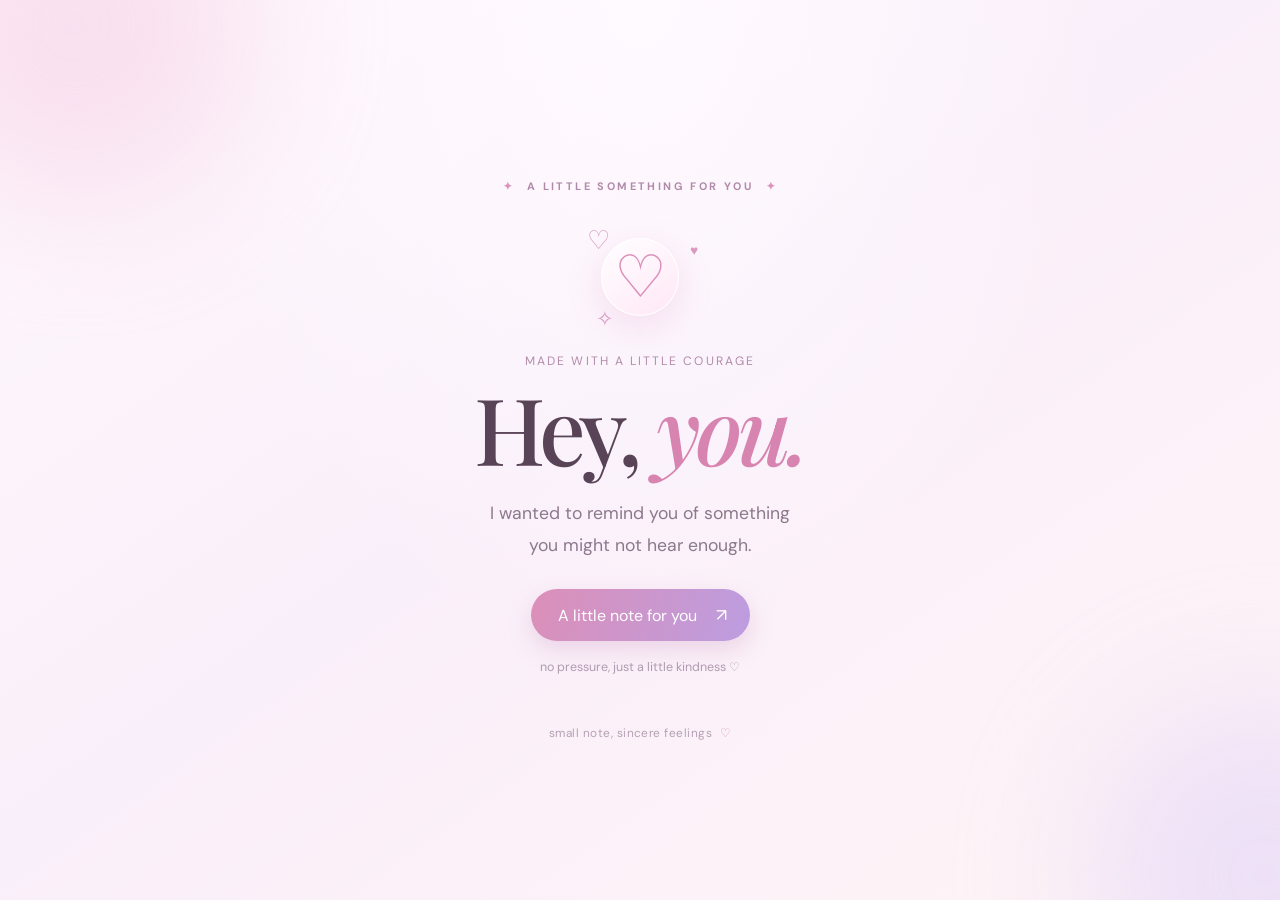
==== index.html @ 9236cf66 "Add files via upload" ====
<!DOCTYPE html>
<html lang="en">
<head>
  <meta charset="UTF-8" />
  <meta name="viewport" content="width=device-width, initial-scale=1.0" />
  <meta name="theme-color" content="#fff5fb" />
  <title>A Little Note for You ♡</title>
  <link rel="stylesheet" href="style.css" />
</head>
<body>
  <div class="sky-glow glow-one"></div>
  <div class="sky-glow glow-two"></div>
  <div class="petals" id="petals" aria-hidden="true"></div>

  <main class="page">
    <div class="tiny-label"><span class="sparkle">✦</span> A LITTLE SOMETHING FOR YOU <span class="sparkle">✦</span></div>

    <section class="intro" id="intro">
      <div class="heart-orbit" aria-hidden="true">
        <span class="orbit-heart heart-a">♡</span>
        <span class="orbit-heart heart-b">♥</span>
        <span class="orbit-heart heart-c">✧</span>
        <div class="main-heart">♡</div>
      </div>
      <p class="eyebrow">made with a little courage</p>
      <h1>Hey, <span>you.</span></h1>
      <p class="subtitle">I wanted to remind you of something<br class="desktop-break" /> you might not hear enough.</p>
      <button class="primary-button" id="openNote">A little note for you <span>↗</span></button>
      <p class="hint">no pressure, just a little kindness ♡</p>
    </section>

    <section class="letter-wrap hidden" id="letterWrap" aria-live="polite">
      <article class="letter">
        <div class="letter-top"><span>just for you</span><span class="letter-flower">✿</span></div>
        <div class="letter-rule"></div>
        <p class="letter-greeting">Hi you,</p>
        <p class="letter-copy" id="typedMessage"></p><span class="cursor" id="cursor">|</span>
        <p class="letter-signoff hidden" id="signoff">Take care of that lovely heart of yours. <span>♡</span></p>
        <div class="letter-footer"><span>with a little warmth,</span><span class="signature">someone who appreciates you</span></div>
      </article>
      <button class="text-button" id="surpriseButton">psst… there's one more thing <span>♡</span></button>
      <div class="surprise hidden" id="surprise" aria-live="polite">
        <span class="surprise-star">✧</span>
        <p class="surprise-title">Your tiny reminder</p>
        <p>You make the world a little softer just by being in it.</p>
        <span class="surprise-bottom">and that's pretty special ♡</span>
      </div>
      <button class="restart-button" id="restartButton">read it again ↺</button>
    </section>

    <footer>small note, sincere feelings <span>♡</span></footer>
  </main>
  <script src="script.js"></script>
</body>
</html>
---- style.css ----
@import url('https://fonts.googleapis.com/css2?family=DM+Sans:wght@400;500;600;700&family=Playfair+Display:ital,wght@0,500;0,600;1,500;1,600&display=swap');

:root {
  --ink: #554454;
  --muted: #9a8298;
  --pink: #e99ac2;
  --deep-pink: #c96fa2;
  --paper: rgba(255, 255, 255, .72);
  --line: rgba(203, 146, 184, .27);
}

* { box-sizing: border-box; }
html { min-height: 100%; }
body {
  margin: 0;
  min-height: 100vh;
  overflow-x: hidden;
  color: var(--ink);
  font-family: 'DM Sans', sans-serif;
  background:
    radial-gradient(ellipse at 50% 0%, #fffaff 0%, transparent 52%),
    linear-gradient(145deg, #fff8fc 0%, #f9effa 47%, #fff4f5 100%);
}
button { font: inherit; }
.sky-glow {
  position: fixed; width: 350px; height: 350px; border-radius: 50%;
  filter: blur(70px); opacity: .45; pointer-events: none; z-index: 0;
}
.glow-one { background: #f4c5e1; top: -150px; left: -100px; }
.glow-two { background: #d8cafa; right: -160px; bottom: -150px; }
.page {
  width: min(100% - 36px, 760px); min-height: 100vh; margin: auto;
  display: flex; flex-direction: column; align-items: center; justify-content: center;
  padding: 44px 0 24px; position: relative; z-index: 1;
}
.tiny-label {
  font-size: .68rem; letter-spacing: .22em; color: #b18aa9; font-weight: 700;
  text-align: center; margin-bottom: 22px;
}
.sparkle { color: #dc94bf; margin: 0 7px; }
.intro { text-align: center; width: 100%; animation: rise-in .9s ease both; }
.heart-orbit { height: 125px; width: 150px; margin: 0 auto 13px; position: relative; display: grid; place-items: center; }
.main-heart {
  width: 78px; height: 78px; display: grid; place-items: center; border-radius: 50%;
  background: linear-gradient(145deg, rgba(255,255,255,.9), rgba(255,226,243,.75));
  box-shadow: 0 10px 35px rgba(208, 132, 178, .2), inset 0 0 0 1px rgba(255,255,255,.9);
  font-size: 3.7rem; line-height: 1; color: #db8fba;
  animation: heart-beat 3s ease-in-out infinite;
}
.orbit-heart { position: absolute; color: #d99ac1; animation: float 4s ease-in-out infinite; }
.heart-a { top: 9px; left: 22px; font-size: 1.6rem; }
.heart-b { right: 17px; top: 27px; font-size: .85rem; animation-delay: -1.5s; }
.heart-c { left: 31px; bottom: 8px; font-size: 1.3rem; animation-delay: -2s; }
.eyebrow { font-size: .76rem; text-transform: uppercase; letter-spacing: .17em; color: #b38ba9; margin: 8px 0 10px; }
h1 { font: 500 clamp(3.5rem, 10vw, 5.8rem)/1.06 'Playfair Display', Georgia, serif; letter-spacing: -.055em; margin: 0; color: #594457; }
h1 span { color: #d784b1; font-style: italic; }
.subtitle { font-size: clamp(.96rem, 2.6vw, 1.1rem); line-height: 1.85; color: #8d788c; margin: 20px 0 27px; }
.primary-button {
  border: 0; border-radius: 999px; padding: 15px 23px 15px 27px; cursor: pointer;
  color: white; background: linear-gradient(110deg, #dc8fb8, #bc9de0);
  box-shadow: 0 9px 22px rgba(194, 128, 179, .25); transition: transform .25s, box-shadow .25s;
}
.primary-button span { margin-left: 15px; font-size: 1.1rem; }
.primary-button:hover { transform: translateY(-3px); box-shadow: 0 13px 27px rgba(194, 128, 179, .32); }
.primary-button:active { transform: translateY(0) scale(.98); }
.hint { color: #b19ab0; font-size: .78rem; margin-top: 18px; }
.letter-wrap { width: min(100%, 520px); margin-top: 8px; text-align: center; animation: rise-in .7s ease both; }
.letter {
  text-align: left; padding: clamp(24px, 6vw, 42px); border: 1px solid rgba(255,255,255,.9);
  border-radius: 9px 22px 12px 22px; background: var(--paper);
  box-shadow: 0 20px 65px rgba(154, 112, 151, .13), inset 0 0 0 1px rgba(221, 183, 211, .13);
  backdrop-filter: blur(12px); position: relative;
}
.letter::before { content: ''; position: absolute; inset: 8px; border: 1px solid rgba(220, 169, 205, .18); border-radius: 5px 16px 7px 16px; pointer-events: none; }
.letter-top { display: flex; justify-content: space-between; align-items: center; color: #b28eab; font-size: .72rem; letter-spacing: .16em; text-transform: uppercase; }
.letter-flower { color: #d88eb8; font-size: 1.4rem; }
.letter-rule { height: 1px; background: var(--line); margin: 16px 0 25px; }
.letter-greeting { font: italic 1.6rem 'Playfair Display', Georgia, serif; color: #c879a6; margin: 0 0 16px; }
.letter-copy { white-space: pre-line; min-height: 125px; font-size: .98rem; line-height: 1.95; color: #746174; margin: 0; }
.cursor { color: #d784b1; animation: blink .8s step-end infinite; }
.letter-signoff { margin: 20px 0 0; font: italic 1.15rem 'Playfair Display', Georgia, serif; color: #bd79a5; }
.letter-signoff span { color: #db8eb8; }
.letter-footer { border-top: 1px solid var(--line); margin-top: 28px; padding-top: 17px; display: flex; flex-direction: column; gap: 5px; color: #b29aaf; font-size: .76rem; }
.signature { font: italic 1.15rem 'Playfair Display', Georgia, serif; color: #c77fa8; }
.text-button, .restart-button { background: transparent; border: 0; color: #b477a0; cursor: pointer; padding: 13px; margin-top: 12px; transition: color .2s, transform .2s; }
.text-button:hover, .restart-button:hover { color: #8d5d91; transform: translateY(-2px); }
.text-button span { margin-left: 5px; }
.surprise { margin: 9px auto 0; max-width: 400px; padding: 23px 25px; border-radius: 18px; border: 1px solid rgba(221, 168, 205, .4); background: rgba(255,255,255,.55); animation: rise-in .6s ease both; }
.surprise-star { font-size: 1.5rem; color: #d18db7; }
.surprise-title { font: italic 1.35rem 'Playfair Display', Georgia, serif; margin: 8px 0; color: #b877a0; }
.surprise p:not(.surprise-title) { color: #89758a; line-height: 1.7; margin: 0 0 9px; }
.surprise-bottom { color: #c38cb1; font-size: .8rem; }
footer { margin-top: 38px; color: #b6a0b5; font-size: .74rem; letter-spacing: .04em; }
footer span { color: #d991bb; margin-left: 4px; }
.hidden { display: none !important; }
.petal {
  position: fixed; top: -25px; z-index: 0; pointer-events: none; color: #e3a4ca;
  opacity: .7; animation: fall linear forwards;
}
@keyframes heart-beat { 0%, 100% { transform: scale(1); } 50% { transform: scale(1.07); } }
@keyframes float { 0%, 100% { transform: translateY(0) rotate(-7deg); } 50% { transform: translateY(-9px) rotate(8deg); } }
@keyframes rise-in { from { opacity: 0; transform: translateY(16px); } to { opacity: 1; transform: translateY(0); } }
@keyframes blink { 50% { opacity: 0; } }
@keyframes fall { to { transform: translate3d(var(--drift), 110vh, 0) rotate(360deg); opacity: 0; } }
@media (max-width: 480px) {
  .page { padding-top: 34px; justify-content: flex-start; }
  .tiny-label { font-size: .58rem; letter-spacing: .15em; margin-bottom: 24px; }
  .heart-orbit { transform: scale(.9); margin-bottom: 8px; }
  .letter-copy { font-size: .93rem; }
  footer { margin-top: 30px; }
}
@media (prefers-reduced-motion: reduce) {
  *, *::before, *::after { animation-duration: .01ms !important; animation-iteration-count: 1 !important; scroll-behavior: auto !important; }
}
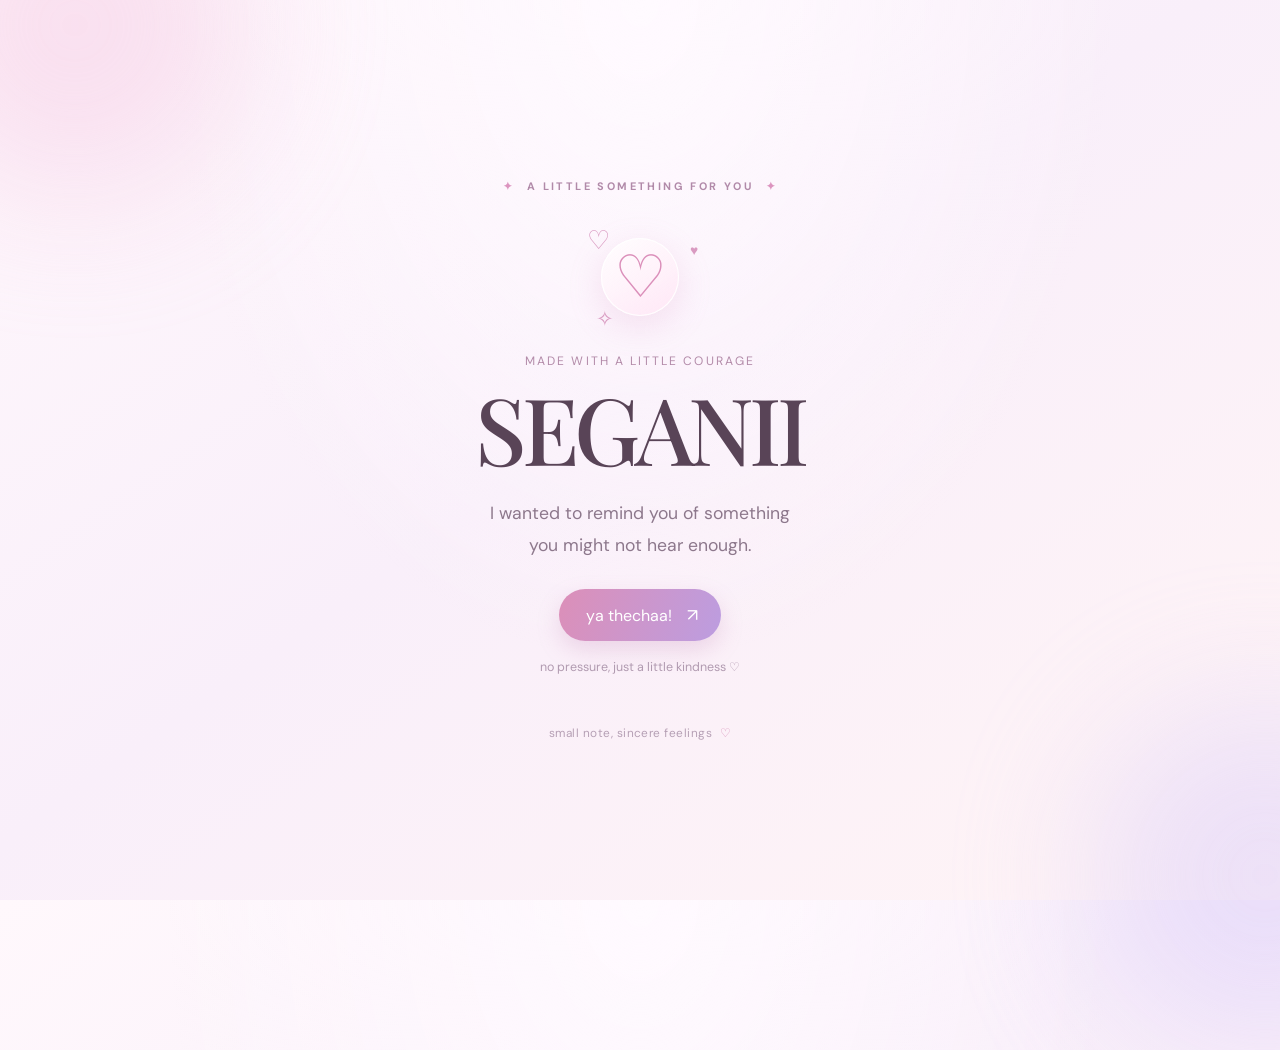
==== commit 3b3fbf07: "Add SEGANII website" ====
--- a/index.html
+++ b/index.html
@@ -1,55 +1,216 @@
+
 <!DOCTYPE html>
 <html lang="en">
 <head>
   <meta charset="UTF-8" />
   <meta name="viewport" content="width=device-width, initial-scale=1.0" />
   <meta name="theme-color" content="#fff5fb" />
+  <meta name="description" content="A little note, made with a little courage." />
   <title>A Little Note for You ♡</title>
   <link rel="stylesheet" href="style.css" />
+  <link rel="stylesheet" href="music.css">
+  <script src="music.js" defer></script>
+  <link rel="stylesheet" href="./transition.css">
+  <script src="./transition.js" defer></script>
 </head>
+
 <body>
   <div class="sky-glow glow-one"></div>
   <div class="sky-glow glow-two"></div>
   <div class="petals" id="petals" aria-hidden="true"></div>
 
   <main class="page">
-    <div class="tiny-label"><span class="sparkle">✦</span> A LITTLE SOMETHING FOR YOU <span class="sparkle">✦</span></div>
-
+
+    <div class="tiny-label">
+      <span class="sparkle">✦</span>
+      A LITTLE SOMETHING FOR YOU
+      <span class="sparkle">✦</span>
+    </div>
+
+    <!-- OPENING SCREEN -->
     <section class="intro" id="intro">
+
       <div class="heart-orbit" aria-hidden="true">
         <span class="orbit-heart heart-a">♡</span>
         <span class="orbit-heart heart-b">♥</span>
         <span class="orbit-heart heart-c">✧</span>
         <div class="main-heart">♡</div>
       </div>
+
       <p class="eyebrow">made with a little courage</p>
-      <h1>Hey, <span>you.</span></h1>
-      <p class="subtitle">I wanted to remind you of something<br class="desktop-break" /> you might not hear enough.</p>
-      <button class="primary-button" id="openNote">A little note for you <span>↗</span></button>
+
+      <h1>SEGANII</h1>
+
+      <p class="subtitle">
+        I wanted to remind you of something<br class="desktop-break" />
+        you might not hear enough.
+      </p>
+
+      <button class="primary-button" id="openNote" type="button">
+        ya thechaa!<span>↗</span>
+      </button>
+
       <p class="hint">no pressure, just a little kindness ♡</p>
     </section>
 
-    <section class="letter-wrap hidden" id="letterWrap" aria-live="polite">
+    <!-- APPRECIATION LETTER -->
+    <section
+      class="letter-wrap hidden"
+      id="letterWrap"
+      aria-live="polite"
+    >
+
       <article class="letter">
-        <div class="letter-top"><span>just for you</span><span class="letter-flower">✿</span></div>
+
+        <div class="letter-top">
+          <span>just for you</span>
+          <span class="letter-flower">✿</span>
+        </div>
+
         <div class="letter-rule"></div>
+
         <p class="letter-greeting">Hi you,</p>
-        <p class="letter-copy" id="typedMessage"></p><span class="cursor" id="cursor">|</span>
-        <p class="letter-signoff hidden" id="signoff">Take care of that lovely heart of yours. <span>♡</span></p>
-        <div class="letter-footer"><span>with a little warmth,</span><span class="signature">someone who appreciates you</span></div>
+
+        <p class="letter-copy" id="typedMessage"></p>
+        <span class="cursor" id="cursor">|</span>
+
+        <p class="letter-signoff hidden" id="signoff">
+          Take care of that lovely heart of yours.
+          <span>♡</span>
+        </p>
+
+        <div class="letter-footer">
+          <span>with a little warmth,</span>
+          <span class="signature">someone who appreciates you</span>
+        </div>
+
       </article>
-      <button class="text-button" id="surpriseButton">psst… there's one more thing <span>♡</span></button>
-      <div class="surprise hidden" id="surprise" aria-live="polite">
-        <span class="surprise-star">✧</span>
-        <p class="surprise-title">Your tiny reminder</p>
-        <p>You make the world a little softer just by being in it.</p>
-        <span class="surprise-bottom">and that's pretty special ♡</span>
+
+      <!-- GALLERY SURPRISE BUTTON -->
+      <button
+        class="text-button"
+        id="surpriseButton"
+        type="button"
+      >
+        aabaaa yaa ♡
+      </button>
+
+      <!-- ANIMATED PHOTO GALLERY -->
+      <div
+        class="surprise hidden"
+        id="surprise"
+        aria-live="polite"
+      >
+
+        <div class="gallery-heading">
+          <span class="gallery-kicker">
+            A LITTLE BOX OF MEMORIES ✧
+          </span>
+
+          <h2>
+            Little moments,
+            <em>little magic.</em>
+          </h2>
+
+          <p>
+            Some things are too lovely to leave unshared. ♡
+          </p>
+        </div>
+
+        <div class="memory-gallery">
+
+          <!-- PHOTO 1 -->
+          <figure class="memory-card memory-one">
+            <div class="memory-photo">
+              <img
+                src="images/photo1.jpg"
+                alt="A little memory"
+                loading="lazy"
+              />
+              <span class="photo-heart" aria-hidden="true">♡</span>
+            </div>
+
+            <figcaption>
+              <span class="memory-number">MEMORY 01</span>
+              <p>A moment worth keeping ✿</p>
+            </figcaption>
+          </figure>
+
+          <!-- PHOTO 2 -->
+          <figure class="memory-card memory-two">
+            <div class="memory-photo">
+              <img
+                src="images/photo2.jpg"
+                alt="A beautiful moment"
+                loading="lazy"
+              />
+              <span class="photo-heart" aria-hidden="true">♡</span>
+            </div>
+
+            <figcaption>
+              <span class="memory-number">MEMORY 02</span>
+              <p>A little piece of happiness ☁</p>
+            </figcaption>
+          </figure>
+
+          <!-- PHOTO 3 -->
+          <figure class="memory-card memory-three">
+            <div class="memory-photo">
+              <img
+                src="images/photo3.jpg"
+                alt="A favorite memory"
+                loading="lazy"
+              />
+              <span class="photo-heart" aria-hidden="true">♡</span>
+            </div>
+
+            <figcaption>
+              <span class="memory-number">MEMORY 03</span>
+              <p>Something that makes me smile ♡</p>
+            </figcaption>
+          </figure>
+
+          <!-- PHOTO 4 -->
+          <figure class="memory-card memory-four">
+            <div class="memory-photo">
+              <img
+                src="images/photo4.jpg"
+                alt="A sweet memory"
+                loading="lazy"
+              />
+              <span class="photo-heart" aria-hidden="true">♡</span>
+            </div>
+
+            <figcaption>
+              <span class="memory-number">MEMORY 04</span>
+              <p>Just because you're special ✧</p>
+            </figcaption>
+          </figure>
+
+        </div>
+
+        <!-- FINAL GALLERY MESSAGE -->
+        <div class="gallery-ending">
+          <span aria-hidden="true">♡</span>
+
+          <p>
+            And somehow, the little things become the lovely things.
+          </p>
+
+          <small>made with a little courage, just for you</small>
+        </div>
+
       </div>
-      <button class="restart-button" id="restartButton">read it again ↺</button>
+
+    
     </section>
 
-    <footer>small note, sincere feelings <span>♡</span></footer>
+    <footer>
+      small note, sincere feelings <span>♡</span>
+    </footer>
+
   </main>
+
   <script src="script.js"></script>
 </body>
 </html>
--- a/style.css
+++ b/style.css
@@ -1,3 +1,4 @@
+
 @import url('https://fonts.googleapis.com/css2?family=DM+Sans:wght@400;500;600;700&family=Playfair+Display:ital,wght@0,500;0,600;1,500;1,600&display=swap');
 
 :root {
@@ -9,8 +10,16 @@
   --line: rgba(203, 146, 184, .27);
 }
 
-* { box-sizing: border-box; }
-html { min-height: 100%; }
+* {
+  box-sizing: border-box;
+}
+
+html {
+  min-height: 100%;
+  scroll-behavior: smooth;
+  scroll-padding-top: 24px;
+}
+
 body {
   margin: 0;
   min-height: 100vh;
@@ -21,94 +30,808 @@
     radial-gradient(ellipse at 50% 0%, #fffaff 0%, transparent 52%),
     linear-gradient(145deg, #fff8fc 0%, #f9effa 47%, #fff4f5 100%);
 }
-button { font: inherit; }
+
+button {
+  font: inherit;
+}
+
+button:focus-visible {
+  outline: 2px solid #bd79a5;
+  outline-offset: 5px;
+}
+
 .sky-glow {
-  position: fixed; width: 350px; height: 350px; border-radius: 50%;
-  filter: blur(70px); opacity: .45; pointer-events: none; z-index: 0;
-}
-.glow-one { background: #f4c5e1; top: -150px; left: -100px; }
-.glow-two { background: #d8cafa; right: -160px; bottom: -150px; }
+  position: fixed;
+  width: 350px;
+  height: 350px;
+  border-radius: 50%;
+  filter: blur(70px);
+  opacity: .45;
+  pointer-events: none;
+  z-index: 0;
+}
+
+.glow-one {
+  background: #f4c5e1;
+  top: -150px;
+  left: -100px;
+}
+
+.glow-two {
+  background: #d8cafa;
+  right: -160px;
+  bottom: -150px;
+}
+
 .page {
-  width: min(100% - 36px, 760px); min-height: 100vh; margin: auto;
-  display: flex; flex-direction: column; align-items: center; justify-content: center;
-  padding: 44px 0 24px; position: relative; z-index: 1;
-}
+  width: min(100% - 36px, 760px);
+  min-height: 100vh;
+  margin: auto;
+  display: flex;
+  flex-direction: column;
+  align-items: center;
+  justify-content: center;
+  padding: 44px 0 24px;
+  position: relative;
+  z-index: 1;
+}
+
 .tiny-label {
-  font-size: .68rem; letter-spacing: .22em; color: #b18aa9; font-weight: 700;
-  text-align: center; margin-bottom: 22px;
-}
-.sparkle { color: #dc94bf; margin: 0 7px; }
-.intro { text-align: center; width: 100%; animation: rise-in .9s ease both; }
-.heart-orbit { height: 125px; width: 150px; margin: 0 auto 13px; position: relative; display: grid; place-items: center; }
+  font-size: .68rem;
+  letter-spacing: .22em;
+  color: #b18aa9;
+  font-weight: 700;
+  text-align: center;
+  margin-bottom: 22px;
+}
+
+.sparkle {
+  color: #dc94bf;
+  margin: 0 7px;
+}
+
+/* =========================
+   OPENING SCREEN
+========================= */
+
+.intro {
+  text-align: center;
+  width: 100%;
+  animation: rise-in .9s ease both;
+}
+
+.heart-orbit {
+  height: 125px;
+  width: 150px;
+  margin: 0 auto 13px;
+  position: relative;
+  display: grid;
+  place-items: center;
+}
+
 .main-heart {
-  width: 78px; height: 78px; display: grid; place-items: center; border-radius: 50%;
-  background: linear-gradient(145deg, rgba(255,255,255,.9), rgba(255,226,243,.75));
-  box-shadow: 0 10px 35px rgba(208, 132, 178, .2), inset 0 0 0 1px rgba(255,255,255,.9);
-  font-size: 3.7rem; line-height: 1; color: #db8fba;
+  width: 78px;
+  height: 78px;
+  display: grid;
+  place-items: center;
+  border-radius: 50%;
+  background: linear-gradient(
+    145deg,
+    rgba(255,255,255,.9),
+    rgba(255,226,243,.75)
+  );
+  box-shadow:
+    0 10px 35px rgba(208,132,178,.2),
+    inset 0 0 0 1px rgba(255,255,255,.9);
+  font-size: 3.7rem;
+  line-height: 1;
+  color: #db8fba;
   animation: heart-beat 3s ease-in-out infinite;
 }
-.orbit-heart { position: absolute; color: #d99ac1; animation: float 4s ease-in-out infinite; }
-.heart-a { top: 9px; left: 22px; font-size: 1.6rem; }
-.heart-b { right: 17px; top: 27px; font-size: .85rem; animation-delay: -1.5s; }
-.heart-c { left: 31px; bottom: 8px; font-size: 1.3rem; animation-delay: -2s; }
-.eyebrow { font-size: .76rem; text-transform: uppercase; letter-spacing: .17em; color: #b38ba9; margin: 8px 0 10px; }
-h1 { font: 500 clamp(3.5rem, 10vw, 5.8rem)/1.06 'Playfair Display', Georgia, serif; letter-spacing: -.055em; margin: 0; color: #594457; }
-h1 span { color: #d784b1; font-style: italic; }
-.subtitle { font-size: clamp(.96rem, 2.6vw, 1.1rem); line-height: 1.85; color: #8d788c; margin: 20px 0 27px; }
+
+.orbit-heart {
+  position: absolute;
+  color: #d99ac1;
+  animation: float 4s ease-in-out infinite;
+}
+
+.heart-a {
+  top: 9px;
+  left: 22px;
+  font-size: 1.6rem;
+}
+
+.heart-b {
+  right: 17px;
+  top: 27px;
+  font-size: .85rem;
+  animation-delay: -1.5s;
+}
+
+.heart-c {
+  left: 31px;
+  bottom: 8px;
+  font-size: 1.3rem;
+  animation-delay: -2s;
+}
+
+.eyebrow {
+  font-size: .76rem;
+  text-transform: uppercase;
+  letter-spacing: .17em;
+  color: #b38ba9;
+  margin: 8px 0 10px;
+}
+
+h1 {
+  font: 500 clamp(3.5rem, 10vw, 5.8rem)/1.06
+    'Playfair Display', Georgia, serif;
+  letter-spacing: -.055em;
+  margin: 0;
+  color: #594457;
+}
+
+h1 span {
+  color: #d784b1;
+  font-style: italic;
+}
+
+.subtitle {
+  font-size: clamp(.96rem, 2.6vw, 1.1rem);
+  line-height: 1.85;
+  color: #8d788c;
+  margin: 20px 0 27px;
+}
+
 .primary-button {
-  border: 0; border-radius: 999px; padding: 15px 23px 15px 27px; cursor: pointer;
-  color: white; background: linear-gradient(110deg, #dc8fb8, #bc9de0);
-  box-shadow: 0 9px 22px rgba(194, 128, 179, .25); transition: transform .25s, box-shadow .25s;
-}
-.primary-button span { margin-left: 15px; font-size: 1.1rem; }
-.primary-button:hover { transform: translateY(-3px); box-shadow: 0 13px 27px rgba(194, 128, 179, .32); }
-.primary-button:active { transform: translateY(0) scale(.98); }
-.hint { color: #b19ab0; font-size: .78rem; margin-top: 18px; }
-.letter-wrap { width: min(100%, 520px); margin-top: 8px; text-align: center; animation: rise-in .7s ease both; }
+  border: 0;
+  border-radius: 999px;
+  padding: 15px 23px 15px 27px;
+  cursor: pointer;
+  color: white;
+  background: linear-gradient(110deg, #dc8fb8, #bc9de0);
+  box-shadow: 0 9px 22px rgba(194,128,179,.25);
+  transition: transform .25s, box-shadow .25s;
+}
+
+.primary-button span {
+  margin-left: 15px;
+  font-size: 1.1rem;
+}
+
+.primary-button:hover {
+  transform: translateY(-3px);
+  box-shadow: 0 13px 27px rgba(194,128,179,.32);
+}
+
+.primary-button:active {
+  transform: translateY(0) scale(.98);
+}
+
+.hint {
+  color: #b19ab0;
+  font-size: .78rem;
+  margin-top: 18px;
+}
+
+/* =========================
+   APPRECIATION LETTER
+========================= */
+
+.letter-wrap {
+  width: min(100%, 520px);
+  margin-top: 8px;
+  text-align: center;
+  animation: rise-in .7s ease both;
+}
+
 .letter {
-  text-align: left; padding: clamp(24px, 6vw, 42px); border: 1px solid rgba(255,255,255,.9);
-  border-radius: 9px 22px 12px 22px; background: var(--paper);
-  box-shadow: 0 20px 65px rgba(154, 112, 151, .13), inset 0 0 0 1px rgba(221, 183, 211, .13);
-  backdrop-filter: blur(12px); position: relative;
-}
-.letter::before { content: ''; position: absolute; inset: 8px; border: 1px solid rgba(220, 169, 205, .18); border-radius: 5px 16px 7px 16px; pointer-events: none; }
-.letter-top { display: flex; justify-content: space-between; align-items: center; color: #b28eab; font-size: .72rem; letter-spacing: .16em; text-transform: uppercase; }
-.letter-flower { color: #d88eb8; font-size: 1.4rem; }
-.letter-rule { height: 1px; background: var(--line); margin: 16px 0 25px; }
-.letter-greeting { font: italic 1.6rem 'Playfair Display', Georgia, serif; color: #c879a6; margin: 0 0 16px; }
-.letter-copy { white-space: pre-line; min-height: 125px; font-size: .98rem; line-height: 1.95; color: #746174; margin: 0; }
-.cursor { color: #d784b1; animation: blink .8s step-end infinite; }
-.letter-signoff { margin: 20px 0 0; font: italic 1.15rem 'Playfair Display', Georgia, serif; color: #bd79a5; }
-.letter-signoff span { color: #db8eb8; }
-.letter-footer { border-top: 1px solid var(--line); margin-top: 28px; padding-top: 17px; display: flex; flex-direction: column; gap: 5px; color: #b29aaf; font-size: .76rem; }
-.signature { font: italic 1.15rem 'Playfair Display', Georgia, serif; color: #c77fa8; }
-.text-button, .restart-button { background: transparent; border: 0; color: #b477a0; cursor: pointer; padding: 13px; margin-top: 12px; transition: color .2s, transform .2s; }
-.text-button:hover, .restart-button:hover { color: #8d5d91; transform: translateY(-2px); }
-.text-button span { margin-left: 5px; }
-.surprise { margin: 9px auto 0; max-width: 400px; padding: 23px 25px; border-radius: 18px; border: 1px solid rgba(221, 168, 205, .4); background: rgba(255,255,255,.55); animation: rise-in .6s ease both; }
-.surprise-star { font-size: 1.5rem; color: #d18db7; }
-.surprise-title { font: italic 1.35rem 'Playfair Display', Georgia, serif; margin: 8px 0; color: #b877a0; }
-.surprise p:not(.surprise-title) { color: #89758a; line-height: 1.7; margin: 0 0 9px; }
-.surprise-bottom { color: #c38cb1; font-size: .8rem; }
-footer { margin-top: 38px; color: #b6a0b5; font-size: .74rem; letter-spacing: .04em; }
-footer span { color: #d991bb; margin-left: 4px; }
-.hidden { display: none !important; }
+  text-align: left;
+  padding: clamp(24px, 6vw, 42px);
+  border: 1px solid rgba(255,255,255,.9);
+  border-radius: 9px 22px 12px 22px;
+  background: var(--paper);
+  box-shadow:
+    0 20px 65px rgba(154,112,151,.13),
+    inset 0 0 0 1px rgba(221,183,211,.13);
+  backdrop-filter: blur(12px);
+  -webkit-backdrop-filter: blur(12px);
+  position: relative;
+}
+
+.letter::before {
+  content: '';
+  position: absolute;
+  inset: 8px;
+  border: 1px solid rgba(220,169,205,.18);
+  border-radius: 5px 16px 7px 16px;
+  pointer-events: none;
+}
+
+.letter-top {
+  display: flex;
+  justify-content: space-between;
+  align-items: center;
+  color: #b28eab;
+  font-size: .72rem;
+  letter-spacing: .16em;
+  text-transform: uppercase;
+}
+
+.letter-flower {
+  color: #d88eb8;
+  font-size: 1.4rem;
+}
+
+.letter-rule {
+  height: 1px;
+  background: var(--line);
+  margin: 16px 0 25px;
+}
+
+.letter-greeting {
+  font: italic 1.6rem 'Playfair Display', Georgia, serif;
+  color: #c879a6;
+  margin: 0 0 16px;
+}
+
+.letter-copy {
+  white-space: pre-line;
+  min-height: 125px;
+  font-size: .98rem;
+  line-height: 1.95;
+  color: #746174;
+  margin: 0;
+  overflow-wrap: anywhere;
+}
+
+.cursor {
+  color: #d784b1;
+  animation: blink .8s step-end infinite;
+}
+
+.letter-signoff {
+  margin: 20px 0 0;
+  font: italic 1.15rem 'Playfair Display', Georgia, serif;
+  color: #bd79a5;
+}
+
+.letter-signoff span {
+  color: #db8eb8;
+}
+
+.letter-footer {
+  border-top: 1px solid var(--line);
+  margin-top: 28px;
+  padding-top: 17px;
+  display: flex;
+  flex-direction: column;
+  gap: 5px;
+  color: #b29aaf;
+  font-size: .76rem;
+}
+
+.signature {
+  font: italic 1.15rem 'Playfair Display', Georgia, serif;
+  color: #c77fa8;
+}
+
+/* =========================
+   SURPRISE BUTTONS
+========================= */
+
+.text-button,
+.restart-button {
+  background: transparent;
+  border: 0;
+  color: #b477a0;
+  cursor: pointer;
+  padding: 13px;
+  margin-top: 12px;
+  transition: color .2s, transform .2s;
+}
+
+.text-button:hover,
+.restart-button:hover {
+  color: #8d5d91;
+  transform: translateY(-2px);
+}
+
+.text-button span {
+  margin-left: 5px;
+}
+
+/* =========================
+   ANIMATED PHOTO GALLERY
+========================= */
+
+.surprise {
+  width: 100%;
+  max-width: 620px;
+  margin: 20px auto 0;
+  padding: clamp(18px, 4vw, 30px);
+  border-radius: 24px;
+  border: 1px solid rgba(221,168,205,.42);
+  background:
+    radial-gradient(ellipse at 50% 0%, rgba(255,255,255,.96), transparent 65%),
+    rgba(255,247,252,.75);
+  box-shadow: 0 18px 55px rgba(154,112,151,.12);
+  overflow: hidden;
+  animation: gallery-container-in .65s ease both;
+}
+
+.gallery-heading {
+  text-align: center;
+  margin: 8px auto 34px;
+  max-width: 500px;
+  opacity: 0;
+  transform: translateY(18px);
+}
+
+.gallery-kicker {
+  display: inline-block;
+  font-size: 10px;
+  letter-spacing: 3px;
+  line-height: 1.8;
+  color: #b56e91;
+  margin-bottom: 15px;
+}
+
+.gallery-heading h2 {
+  font-size: clamp(27px, 6vw, 42px);
+  line-height: 1.2;
+  font-weight: 500;
+  color: #75465e;
+  margin: 0 0 12px;
+}
+
+.gallery-heading h2 em {
+  display: inline-block;
+  font-family: Georgia, serif;
+  font-weight: 400;
+  color: #ce86a8;
+}
+
+.gallery-heading > p {
+  font-size: 13px;
+  color: #9e7c8d;
+  line-height: 1.8;
+  margin: 0;
+}
+
+.memory-gallery {
+  display: grid;
+  grid-template-columns: repeat(2, minmax(0, 1fr));
+  gap: 24px 18px;
+  width: 100%;
+  margin: 0 auto;
+  perspective: 1000px;
+}
+
+.memory-card {
+  min-width: 0;
+  margin: 0;
+  padding: 10px 10px 15px;
+  background: rgba(255,255,255,.82);
+  border: 1px solid rgba(221,167,192,.38);
+  border-radius: 7px;
+  box-shadow: 0 10px 30px rgba(157,98,128,.09);
+  opacity: 0;
+  transform: translateY(35px) rotate(0deg) scale(.94);
+  transition:
+    transform .45s ease,
+    box-shadow .45s ease,
+    border-color .45s ease;
+}
+
+.memory-one {
+  --tilt: -2deg;
+}
+
+.memory-two {
+  --tilt: 2deg;
+}
+
+.memory-three {
+  --tilt: 1.5deg;
+}
+
+.memory-four {
+  --tilt: -1.5deg;
+}
+
+/* Reveal the heading and cards one after another. */
+
+#surprise.gallery-reveal .gallery-heading {
+  animation: gallery-float-in .8s .1s ease forwards;
+}
+
+#surprise.gallery-reveal .memory-card {
+  animation: memory-reveal .8s ease forwards;
+}
+
+#surprise.gallery-reveal .memory-one {
+  animation-delay: .25s;
+}
+
+#surprise.gallery-reveal .memory-two {
+  animation-delay: .42s;
+}
+
+#surprise.gallery-reveal .memory-three {
+  animation-delay: .59s;
+}
+
+#surprise.gallery-reveal .memory-four {
+  animation-delay: .76s;
+}
+
+/* Photo frame */
+
+.memory-photo {
+  position: relative;
+  overflow: hidden;
+  width: 100%;
+  aspect-ratio: 4 / 5;
+  border-radius: 3px;
+  background:
+    radial-gradient(circle at 30% 25%, #fff8fb, transparent 45%),
+    linear-gradient(145deg, #f6dbe8, #eadff7);
+}
+
+.memory-photo img {
+  display: block;
+  width: 100%;
+  height: 100%;
+  object-fit: cover;
+  transition: transform .8s cubic-bezier(.2,.7,.2,1);
+}
+
+/* Small floating heart on each photo */
+
+.photo-heart {
+  position: absolute;
+  right: 10px;
+  bottom: 9px;
+  display: grid;
+  place-items: center;
+  width: 30px;
+  height: 30px;
+  border-radius: 50%;
+  background: rgba(255,249,252,.9);
+  color: #c47c9d;
+  font-size: 20px;
+  box-shadow: 0 3px 12px rgba(80,40,60,.1);
+  transition: transform .35s ease;
+}
+
+.memory-card figcaption {
+  padding: 14px 4px 0;
+  text-align: center;
+}
+
+.memory-number {
+  font-size: 9px;
+  letter-spacing: 2px;
+  color: #c18aa3;
+}
+
+.memory-card figcaption p {
+  margin: 8px 0 0;
+  color: #79556a;
+  font-family: Georgia, serif;
+  font-size: 13px;
+  line-height: 1.6;
+  overflow-wrap: anywhere;
+}
+
+/* Hover effect for desktop and laptop */
+
+@media (hover: hover) {
+  .memory-card:hover {
+    transform: translateY(-7px) rotate(0deg) !important;
+    border-color: #e7b8ce;
+    box-shadow: 0 20px 38px rgba(157,98,128,.16);
+  }
+
+  .memory-card:hover .memory-photo img {
+    transform: scale(1.07);
+  }
+
+  .memory-card:hover .photo-heart {
+    transform: scale(1.15) rotate(10deg);
+  }
+}
+
+/* Final message below the gallery */
+
+.gallery-ending {
+  margin: 38px auto 8px;
+  max-width: 380px;
+  text-align: center;
+  color: #a5788f;
+  opacity: 0;
+  transform: translateY(12px);
+}
+
+#surprise.gallery-reveal .gallery-ending {
+  animation: gallery-float-in .8s 1s ease forwards;
+}
+
+.gallery-ending > span {
+  display: inline-block;
+  font-size: 28px;
+  color: #d38cab;
+  animation: heart-breathe 2s ease-in-out infinite;
+}
+
+.gallery-ending p {
+  font-family: Georgia, serif;
+  font-size: 16px;
+  line-height: 1.8;
+  margin: 12px 0;
+}
+
+.gallery-ending small {
+  font-size: 10px;
+  letter-spacing: 1px;
+  line-height: 1.8;
+  color: #b99aa9;
+}
+
+/* =========================
+   FOOTER AND FLOATING PETALS
+========================= */
+
+footer {
+  margin-top: 38px;
+  color: #b6a0b5;
+  font-size: .74rem;
+  letter-spacing: .04em;
+  text-align: center;
+}
+
+footer span {
+  color: #d991bb;
+  margin-left: 4px;
+}
+
+.hidden {
+  display: none !important;
+}
+
 .petal {
-  position: fixed; top: -25px; z-index: 0; pointer-events: none; color: #e3a4ca;
-  opacity: .7; animation: fall linear forwards;
-}
-@keyframes heart-beat { 0%, 100% { transform: scale(1); } 50% { transform: scale(1.07); } }
-@keyframes float { 0%, 100% { transform: translateY(0) rotate(-7deg); } 50% { transform: translateY(-9px) rotate(8deg); } }
-@keyframes rise-in { from { opacity: 0; transform: translateY(16px); } to { opacity: 1; transform: translateY(0); } }
-@keyframes blink { 50% { opacity: 0; } }
-@keyframes fall { to { transform: translate3d(var(--drift), 110vh, 0) rotate(360deg); opacity: 0; } }
+  position: fixed;
+  top: -25px;
+  z-index: 0;
+  pointer-events: none;
+  color: #e3a4ca;
+  opacity: .7;
+  animation: fall linear forwards;
+}
+
+/* =========================
+   ANIMATIONS
+========================= */
+
+@keyframes heart-beat {
+  0%, 100% {
+    transform: scale(1);
+  }
+
+  50% {
+    transform: scale(1.07);
+  }
+}
+
+@keyframes float {
+  0%, 100% {
+    transform: translateY(0) rotate(-7deg);
+  }
+
+  50% {
+    transform: translateY(-9px) rotate(8deg);
+  }
+}
+
+@keyframes rise-in {
+  from {
+    opacity: 0;
+    transform: translateY(16px);
+  }
+
+  to {
+    opacity: 1;
+    transform: translateY(0);
+  }
+}
+
+@keyframes gallery-container-in {
+  from {
+    opacity: 0;
+    transform: translateY(15px) scale(.985);
+  }
+
+  to {
+    opacity: 1;
+    transform: translateY(0) scale(1);
+  }
+}
+
+@keyframes gallery-float-in {
+  from {
+    opacity: 0;
+    transform: translateY(18px);
+  }
+
+  to {
+    opacity: 1;
+    transform: translateY(0);
+  }
+}
+
+@keyframes memory-reveal {
+  0% {
+    opacity: 0;
+    transform: translateY(35px) rotate(0deg) scale(.94);
+  }
+
+  65% {
+    opacity: 1;
+    transform: translateY(-4px) rotate(var(--tilt)) scale(1.01);
+  }
+
+  100% {
+    opacity: 1;
+    transform: translateY(0) rotate(var(--tilt)) scale(1);
+  }
+}
+
+@keyframes heart-breathe {
+  0%, 100% {
+    transform: scale(1);
+  }
+
+  50% {
+    transform: scale(1.16);
+  }
+}
+
+@keyframes blink {
+  50% {
+    opacity: 0;
+  }
+}
+
+@keyframes fall {
+  to {
+    transform: translate3d(var(--drift), 110vh, 0) rotate(360deg);
+    opacity: 0;
+  }
+}
+
+/* =========================
+   MOBILE RESPONSIVENESS
+========================= */
+
 @media (max-width: 480px) {
-  .page { padding-top: 34px; justify-content: flex-start; }
-  .tiny-label { font-size: .58rem; letter-spacing: .15em; margin-bottom: 24px; }
-  .heart-orbit { transform: scale(.9); margin-bottom: 8px; }
-  .letter-copy { font-size: .93rem; }
-  footer { margin-top: 30px; }
-}
+  .page {
+    width: calc(100% - 28px);
+    padding-top: 34px;
+    justify-content: flex-start;
+  }
+
+  .tiny-label {
+    font-size: .58rem;
+    letter-spacing: .15em;
+    margin-bottom: 24px;
+  }
+
+  .heart-orbit {
+    transform: scale(.9);
+    margin-bottom: 8px;
+  }
+
+  .letter-copy {
+    font-size: .93rem;
+  }
+
+  .letter {
+    padding: 25px 22px;
+  }
+
+  .surprise {
+    padding: 17px 12px 21px;
+    border-radius: 19px;
+  }
+
+  .gallery-heading {
+    margin-bottom: 25px;
+  }
+
+  .gallery-kicker {
+    font-size: 9px;
+    letter-spacing: 2px;
+  }
+
+  .memory-gallery {
+    gap: 16px 11px;
+  }
+
+  .memory-card {
+    padding: 7px 7px 12px;
+  }
+
+  .memory-card figcaption {
+    padding-top: 11px;
+  }
+
+  .memory-number {
+    font-size: 8px;
+    letter-spacing: 1.5px;
+  }
+
+  .memory-card figcaption p {
+    font-size: 12px;
+  }
+
+  .photo-heart {
+    width: 26px;
+    height: 26px;
+    right: 6px;
+    bottom: 6px;
+    font-size: 17px;
+  }
+
+  .gallery-ending {
+    margin-top: 30px;
+  }
+
+  footer {
+    margin-top: 30px;
+  }
+}
+
+/* Small phones */
+
+@media (max-width: 340px) {
+  .page {
+    width: calc(100% - 20px);
+  }
+
+  .memory-gallery {
+    gap: 12px 8px;
+  }
+
+  .memory-card {
+    padding: 5px 5px 10px;
+  }
+
+  .memory-card figcaption p {
+    font-size: 11px;
+  }
+
+  .gallery-heading h2 {
+    font-size: 25px;
+  }
+}
+
+/* Respect visitors who prefer less animation */
+
 @media (prefers-reduced-motion: reduce) {
-  *, *::before, *::after { animation-duration: .01ms !important; animation-iteration-count: 1 !important; scroll-behavior: auto !important; }
-}
+  *,
+  *::before,
+  *::after {
+    scroll-behavior: auto !important;
+    animation-duration: .01ms !important;
+    animation-iteration-count: 1 !important;
+    transition-duration: .01ms !important;
+  }
+
+  #surprise.gallery-reveal .gallery-heading,
+  #surprise.gallery-reveal .memory-card,
+  #surprise.gallery-reveal .gallery-ending {
+    opacity: 1;
+    transform: none;
+  }
+}
--- a/transition.css
+++ b/transition.css
@@ -0,0 +1,35 @@
+/* Lightweight page entrance */
+body {
+  animation: dreamyEnter 0.35s ease-out both;
+}
+
+@keyframes dreamyEnter {
+  from {
+    opacity: 0;
+    transform: translateY(6px);
+  }
+
+  to {
+    opacity: 1;
+    transform: translateY(0);
+  }
+}
+
+/* Lightweight page exit */
+body.page-leaving {
+  animation: dreamyExit 0.2s ease-in forwards !important;
+  pointer-events: none;
+}
+
+@keyframes dreamyExit {
+  to {
+    opacity: 0;
+  }
+}
+
+@media (prefers-reduced-motion: reduce) {
+  body,
+  body.page-leaving {
+    animation: none !important;
+  }
+}
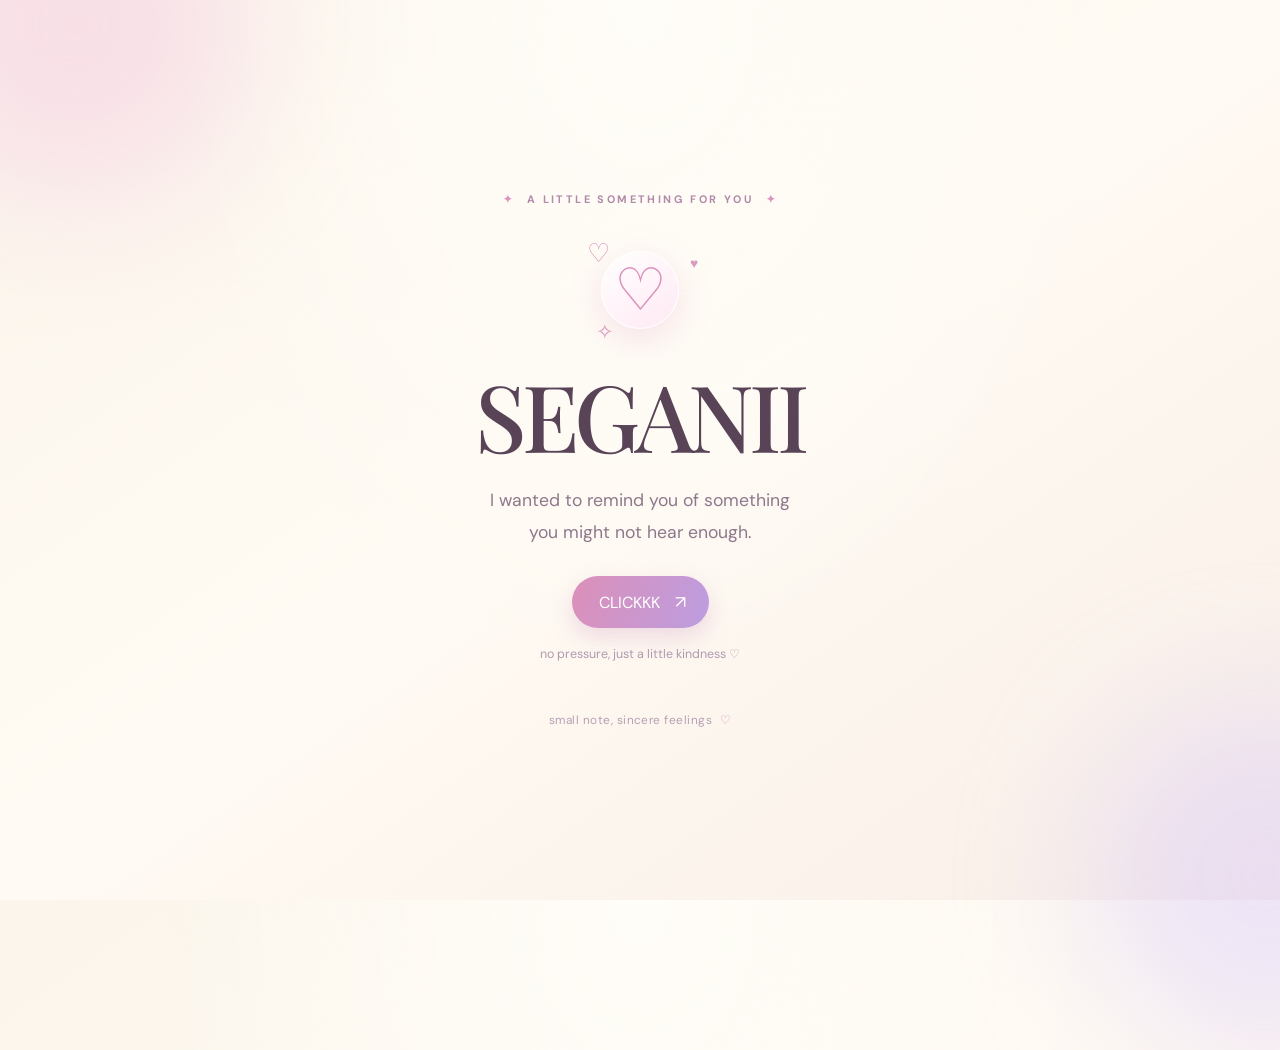
==== commit a1652eb6: "Add romantic GIF to SEGANII" ====
--- a/index.html
+++ b/index.html
@@ -37,7 +37,7 @@
         <div class="main-heart">♡</div>
       </div>
 
-      <p class="eyebrow">made with a little courage</p>
+     
 
       <h1>SEGANII</h1>
 
@@ -47,7 +47,7 @@
       </p>
 
       <button class="primary-button" id="openNote" type="button">
-        ya thechaa!<span>↗</span>
+        CLICKKK<span>↗</span>
       </button>
 
       <p class="hint">no pressure, just a little kindness ♡</p>
@@ -92,7 +92,8 @@
         id="surpriseButton"
         type="button"
       >
-        aabaaa yaa ♡
+       
+        NEXT ♡
       </button>
 
       <!-- ANIMATED PHOTO GALLERY -->
@@ -123,7 +124,7 @@
           <figure class="memory-card memory-one">
             <div class="memory-photo">
               <img
-                src="images/photo1.jpg"
+                src="images/photo1.jpg.jpg"
                 alt="A little memory"
                 loading="lazy"
               />
@@ -213,4 +214,4 @@
 
   <script src="script.js"></script>
 </body>
-</html>
+</html>
--- a/style.css
+++ b/style.css
@@ -26,9 +26,9 @@
   overflow-x: hidden;
   color: var(--ink);
   font-family: 'DM Sans', sans-serif;
-  background:
-    radial-gradient(ellipse at 50% 0%, #fffaff 0%, transparent 52%),
-    linear-gradient(145deg, #fff8fc 0%, #f9effa 47%, #fff4f5 100%);
+ background:
+    radial-gradient(ellipse at 50% 0%, #fffdf8 0%, transparent 52%),
+    linear-gradient(145deg, #fbf5eb 0%, #fffaf3 50%, #f8eee7 100%);
 }
 
 button {
@@ -835,3 +835,42 @@
     transform: none;
   }
 }
+/* Mobile responsiveness and horizontal overflow fix */
+html {
+    width: 100%;
+    max-width: 100%;
+    overflow-x: clip;
+}
+
+body {
+    width: 100%;
+    max-width: 100%;
+    margin: 0;
+    overflow-x: clip;
+    -webkit-text-size-adjust: 100%;
+}
+
+*, *::before, *::after {
+    box-sizing: border-box;
+}
+
+img, video, iframe {
+    max-width: 100%;
+}
+
+button, input, textarea {
+    max-width: 100%;
+}
+
+@media (max-width: 768px) {
+    body {
+        min-width: 0;
+    }
+
+    .container,
+    .gallery,
+    .content,
+    .card {
+        max-width: 100%;
+    }
+}
